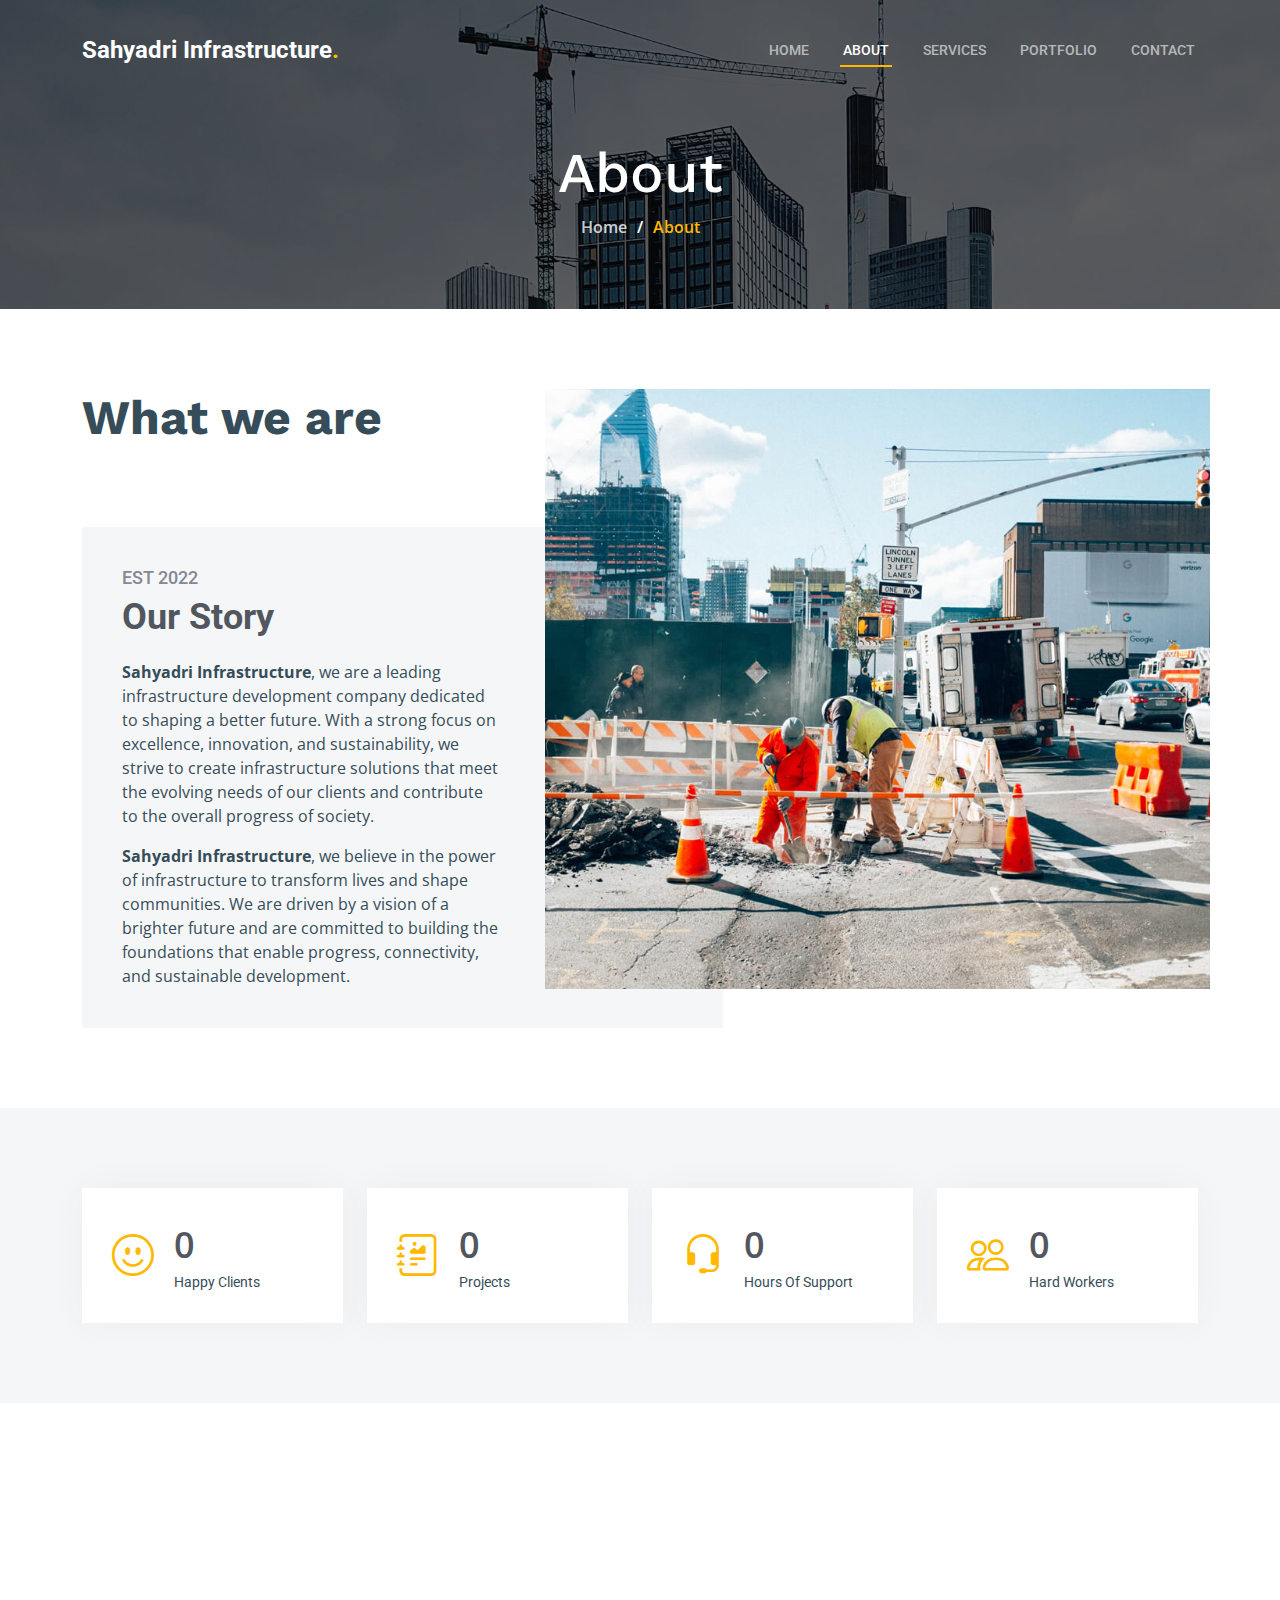
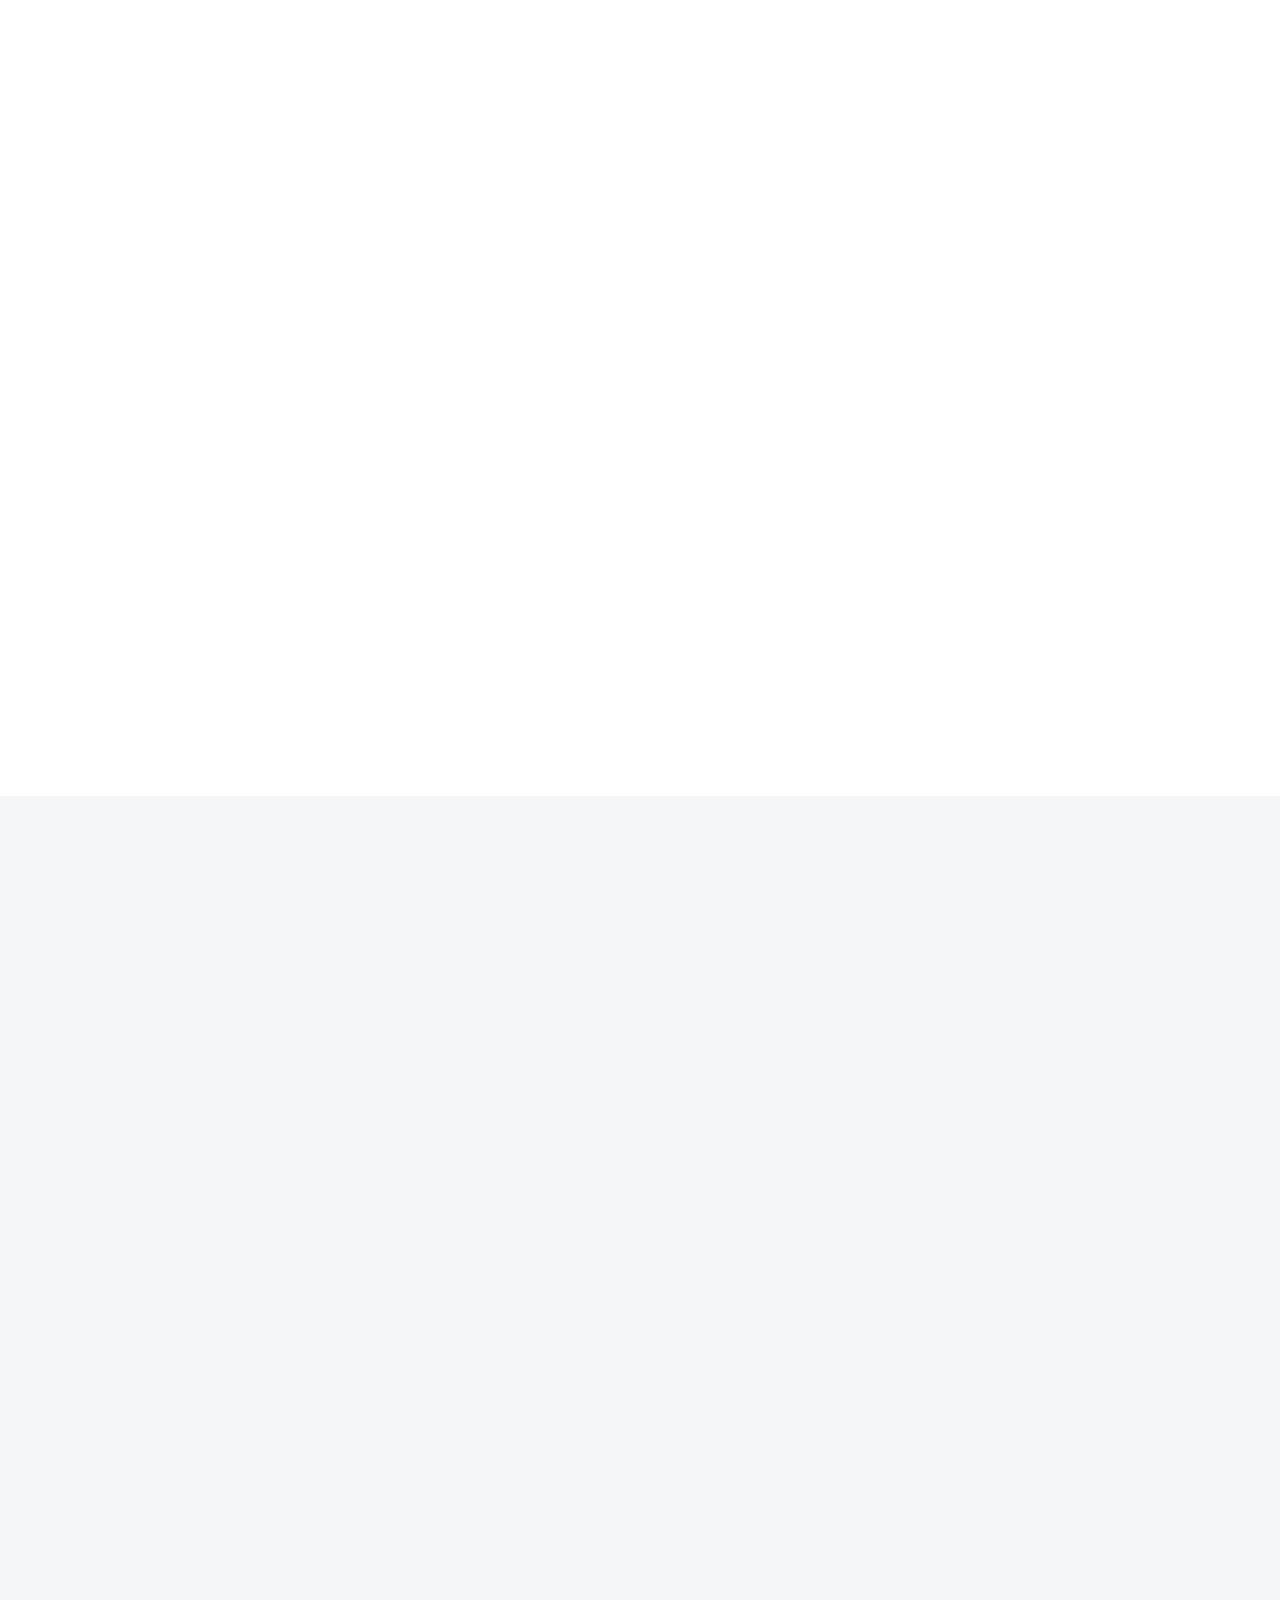
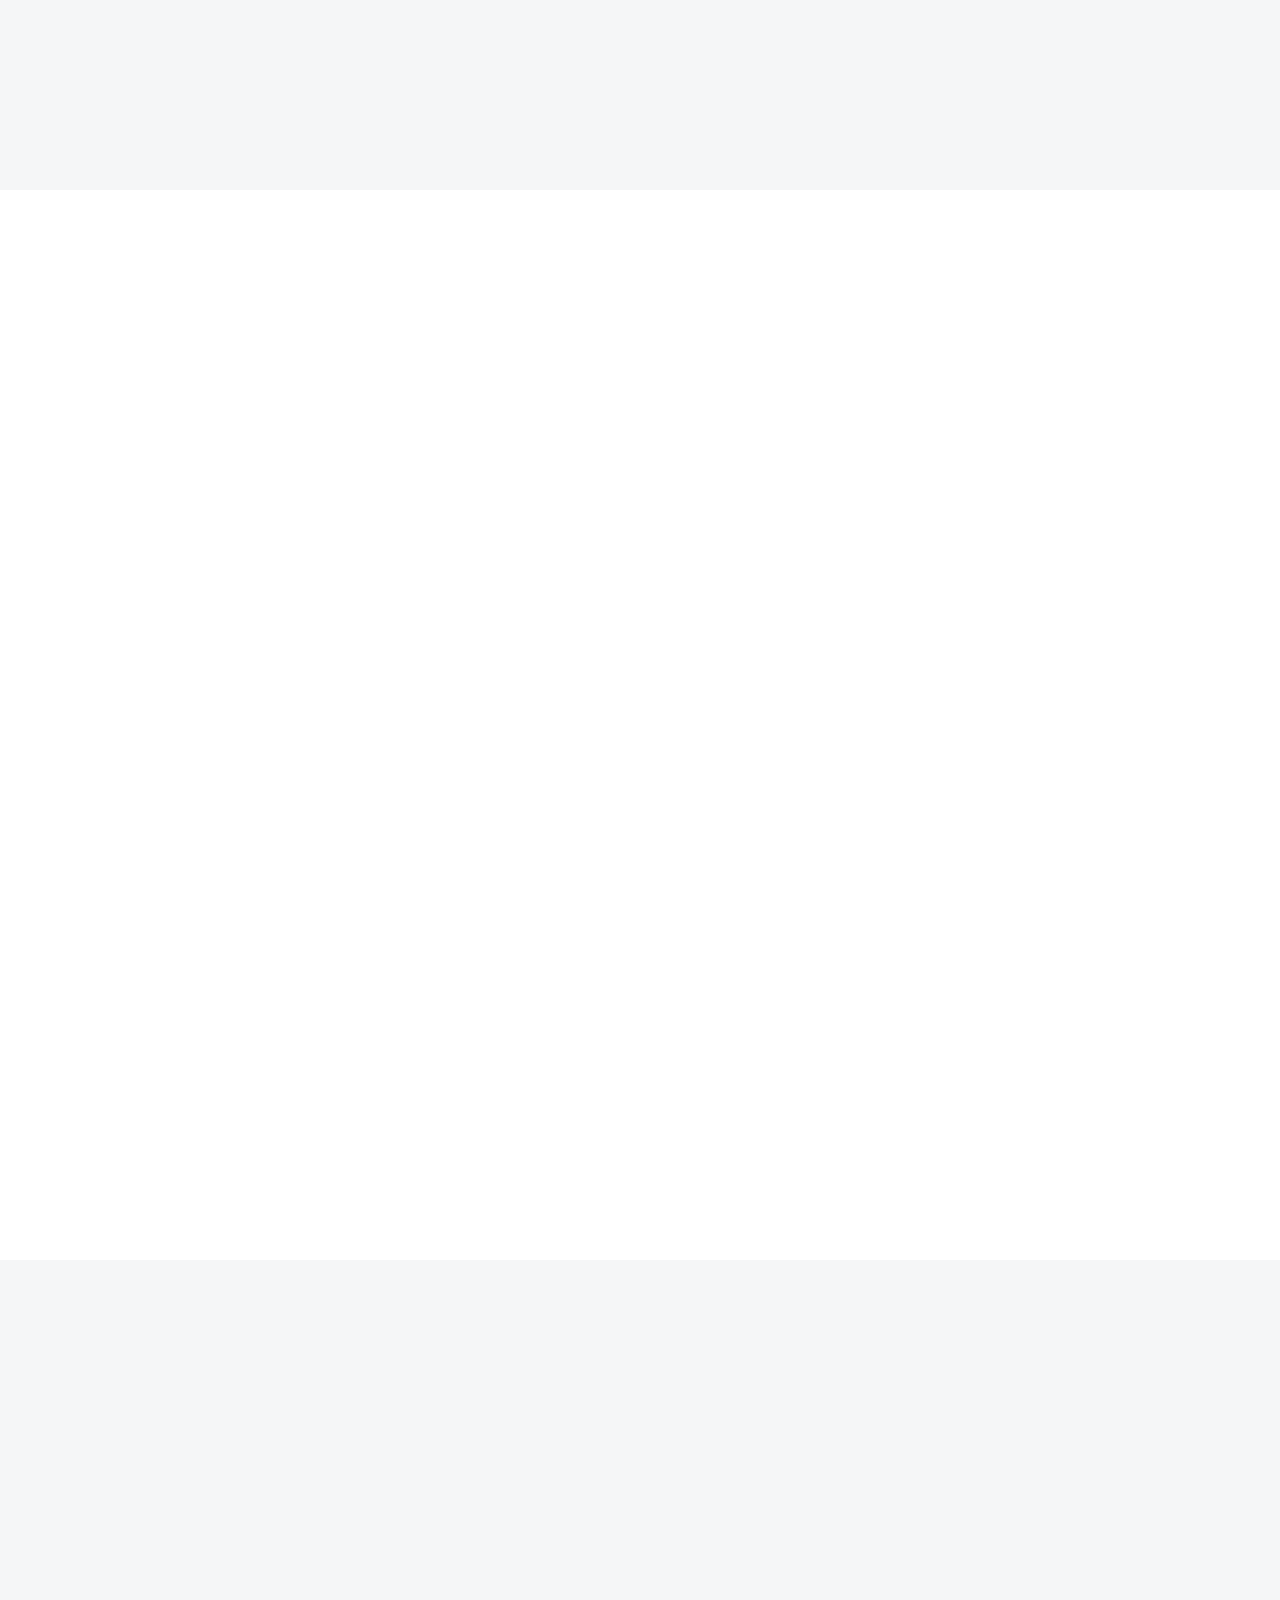
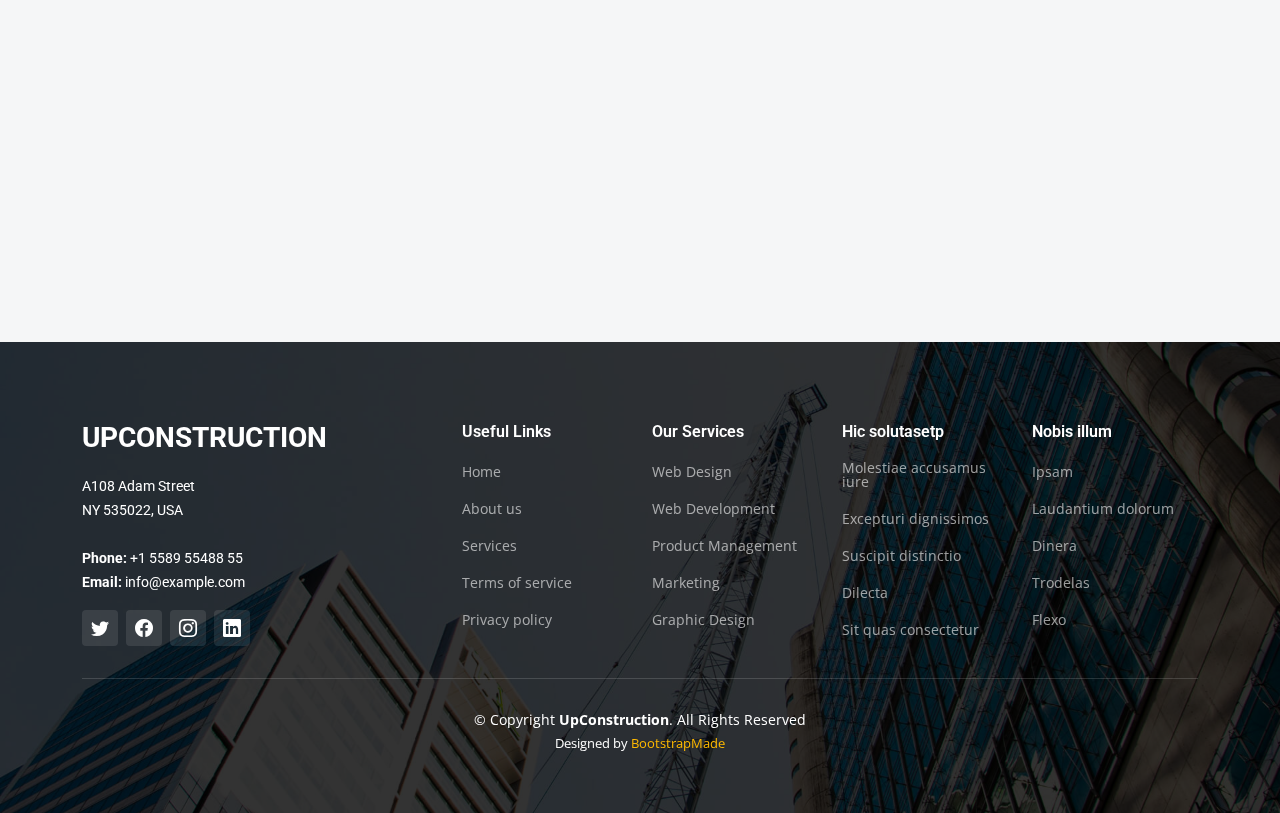
==== about.html @ 71209ed8 "first commit" ====
<!DOCTYPE html>
<html lang="en">
<head>
  <meta charset="utf-8">
  <meta content="width=device-width, initial-scale=1.0" name="viewport">
  <title>Sahyadri Infrastructure pvt. ltd. </title>
  <meta content="" name="description">
  <meta content="" name="keywords">
  <!-- Favicons -->
  <link href="assets/img/favicon.png" rel="icon">
  <link href="assets/img/apple-touch-icon.png" rel="apple-touch-icon">
  <!-- Google Fonts -->
  <link rel="preconnect" href="https://fonts.googleapis.com">
  <link rel="preconnect" href="https://fonts.gstatic.com" crossorigin>
  <link
    href="https://fonts.googleapis.com/css2?family=Open+Sans:ital,wght@0,300;0,400;0,500;0,600;0,700;1,300;1,400;1,600;1,700&family=Roboto:ital,wght@0,300;0,400;0,500;0,600;0,700;1,300;1,400;1,500;1,600;1,700&family=Work+Sans:ital,wght@0,300;0,400;0,500;0,600;0,700;1,300;1,400;1,500;1,600;1,700&display=swap"
    rel="stylesheet">
  <!-- Vendor CSS Files -->
  <link href="assets/vendor/bootstrap/css/bootstrap.min.css" rel="stylesheet">
  <link href="assets/vendor/bootstrap-icons/bootstrap-icons.css" rel="stylesheet">
  <link href="assets/vendor/fontawesome-free/css/all.min.css" rel="stylesheet">
  <link href="assets/vendor/aos/aos.css" rel="stylesheet">
  <link href="assets/vendor/glightbox/css/glightbox.min.css" rel="stylesheet">
  <link href="assets/vendor/swiper/swiper-bundle.min.css" rel="stylesheet">
  <!-- Template Main CSS File -->
  <link href="assets/css/main.css" rel="stylesheet">
  <!-- =======================================================
  * Template Name: UpConstruction
  * Updated: May 30 2023 with Bootstrap v5.3.0
  * Template URL: https://bootstrapmade.com/upconstruction-bootstrap-construction-website-template/
  * Author: BootstrapMade.com
  * License: https://bootstrapmade.com/license/
  ======================================================== -->
</head>
<body>
  <!-- ======= Header ======= -->
  <header id="header" class="header d-flex align-items-center">
    <div class="container-fluid container-xl d-flex align-items-center justify-content-between">
      <a href="index.html" class="logo d-flex align-items-center">
        <!-- Uncomment the line below if you also wish to use an image logo -->
        <!-- <img src="assets/img/logo.png" alt=""> -->
        <h1>Sahyadri Infrastructure<span>.</span></h1>
      </a>
      <i class="mobile-nav-toggle mobile-nav-show bi bi-list"></i>
      <i class="mobile-nav-toggle mobile-nav-hide d-none bi bi-x"></i>
      <nav id="navbar" class="navbar">
        <ul>
          <li><a href="index.html">Home</a></li>
          <li><a href="about.html" class="active">About</a></li>
          <li><a href="services.html">Services</a></li>
          <li><a href="projects.html">Portfolio</a></li>
          <!-- <li><a href="blog.html">Blog</a></li> -->
          <li><a href="contact.html">Contact</a></li>
        </ul>
      </nav><!-- .navbar -->
    </div>
  </header><!-- End Header -->
  <main id="main">
    <!-- ======= Breadcrumbs ======= -->
    <div class="breadcrumbs d-flex align-items-center" style="background-image: url('assets/img/breadcrumbs-bg.jpg');">
      <div class="container position-relative d-flex flex-column align-items-center" data-aos="fade">
        <h2>About</h2>
        <ol>
          <li><a href="index.html">Home</a></li>
          <li>About</li>
        </ol>
      </div>
    </div><!-- End Breadcrumbs -->
    <!-- ======= About Section ======= -->
    <section id="about" class="about">
      <div class="container" data-aos="fade-up">
        <div class="row position-relative">
          <div class="col-lg-7 about-img" style="background-image: url(assets/img/about.jpg);"></div>
          <div class="col-lg-7">
            <h2>What we are</h2>
            <div class="our-story">
              <h4>Est 2022</h4>
              <h3>Our Story</h3>
              <p> <b>Sahyadri Infrastructure</b>, we are a leading infrastructure development company dedicated to shaping a
                better future. With a strong focus on excellence, innovation, and sustainability, we strive to create
                infrastructure solutions that meet the evolving needs of our clients and contribute to the overall
                progress of society. </p>
                <p><b>Sahyadri Infrastructure</b>, we believe in the power of infrastructure to transform lives and shape communities. We are driven by a vision of a brighter future and are committed to building the foundations that enable progress, connectivity, and sustainable development.</p>
              <!-- <ul>
                <li><i class="bi bi-check-circle"></i> <span>Ullamco laboris nisi ut aliquip ex ea commo</span></li>
                <li><i class="bi bi-check-circle"></i> <span>Duis aute irure dolor in reprehenderit in</span></li>
                <li><i class="bi bi-check-circle"></i> <span>Ullamco laboris nisi ut aliquip ex ea</span></li>
              </ul> -->
              <!-- <p>Vitae autem velit excepturi fugit. Animi ad non. Eligendi et non nesciunt suscipit repellendus porro in
                quo eveniet. Molestias in maxime doloremque.</p>
              <div class="watch-video d-flex align-items-center position-relative">
                <i class="bi bi-play-circle"></i>
                <a href="https://www.youtube.com/watch?v=LXb3EKWsInQ" class="glightbox stretched-link">Watch Video</a>
              </div> -->
            </div>
          </div>
        </div>
      </div>
    </section>
    <!-- End About Section -->
    <!-- ======= Stats Counter Section ======= -->
    <section id="stats-counter" class="stats-counter section-bg">
      <div class="container">
        <div class="row gy-4">
          <div class="col-lg-3 col-md-6">
            <div class="stats-item d-flex align-items-center w-100 h-100">
              <i class="bi bi-emoji-smile color-blue flex-shrink-0"></i>
              <div>
                <span data-purecounter-start="0" data-purecounter-end="232" data-purecounter-duration="1"
                  class="purecounter"></span>
                <p>Happy Clients</p>
              </div>
            </div>
          </div><!-- End Stats Item -->
          <div class="col-lg-3 col-md-6">
            <div class="stats-item d-flex align-items-center w-100 h-100">
              <i class="bi bi-journal-richtext color-orange flex-shrink-0"></i>
              <div>
                <span data-purecounter-start="0" data-purecounter-end="521" data-purecounter-duration="1"
                  class="purecounter"></span>
                <p>Projects</p>
              </div>
            </div>
          </div><!-- End Stats Item -->
          <div class="col-lg-3 col-md-6">
            <div class="stats-item d-flex align-items-center w-100 h-100">
              <i class="bi bi-headset color-green flex-shrink-0"></i>
              <div>
                <span data-purecounter-start="0" data-purecounter-end="1463" data-purecounter-duration="1"
                  class="purecounter"></span>
                <p>Hours Of Support</p>
              </div>
            </div>
          </div><!-- End Stats Item -->
          <div class="col-lg-3 col-md-6">
            <div class="stats-item d-flex align-items-center w-100 h-100">
              <i class="bi bi-people color-pink flex-shrink-0"></i>
              <div>
                <span data-purecounter-start="0" data-purecounter-end="15" data-purecounter-duration="1"
                  class="purecounter"></span>
                <p>Hard Workers</p>
              </div>
            </div>
          </div><!-- End Stats Item -->
        </div>
      </div>
    </section><!-- End Stats Counter Section -->
    <!-- ======= Alt Services Section ======= -->
    <section id="alt-services" class="alt-services">
      <div class="container" data-aos="fade-up">
        <div class="row justify-content-around gy-4">
          <div class="col-lg-6 img-bg" style="background-image: url(assets/img/alt-services.jpg);" data-aos="zoom-in"
            data-aos-delay="100"></div>
          <div class="col-lg-5 d-flex flex-column justify-content-center">
            <h3>Enim quis est voluptatibus aliquid consequatur fugiat</h3>
            <p>Esse voluptas cumque vel exercitationem. Reiciendis est hic accusamus. Non ipsam et sed minima temporibus
              laudantium. Soluta voluptate sed facere corporis dolores excepturi</p>
            <div class="icon-box d-flex position-relative" data-aos="fade-up" data-aos-delay="100">
              <i class="bi bi-easel flex-shrink-0"></i>
              <div>
                <h4><a href="" class="stretched-link">Lorem Ipsum</a></h4>
                <p>Voluptatum deleniti atque corrupti quos dolores et quas molestias excepturi sint occaecati cupiditate
                  non provident</p>
              </div>
            </div><!-- End Icon Box -->
            <div class="icon-box d-flex position-relative" data-aos="fade-up" data-aos-delay="200">
              <i class="bi bi-patch-check flex-shrink-0"></i>
              <div>
                <h4><a href="" class="stretched-link">Nemo Enim</a></h4>
                <p>At vero eos et accusamus et iusto odio dignissimos ducimus qui blanditiis praesentium voluptatum
                  deleniti atque</p>
              </div>
            </div><!-- End Icon Box -->
            <div class="icon-box d-flex position-relative" data-aos="fade-up" data-aos-delay="300">
              <i class="bi bi-brightness-high flex-shrink-0"></i>
              <div>
                <h4><a href="" class="stretched-link">Dine Pad</a></h4>
                <p>Explicabo est voluptatum asperiores consequatur magnam. Et veritatis odit. Sunt aut deserunt minus
                  aut eligendi omnis</p>
              </div>
            </div><!-- End Icon Box -->
            <div class="icon-box d-flex position-relative" data-aos="fade-up" data-aos-delay="400">
              <i class="bi bi-brightness-high flex-shrink-0"></i>
              <div>
                <h4><a href="" class="stretched-link">Tride clov</a></h4>
                <p>Est voluptatem labore deleniti quis a delectus et. Saepe dolorem libero sit non aspernatur odit amet.
                  Et eligendi</p>
              </div>
            </div><!-- End Icon Box -->
          </div>
        </div>
      </div>
    </section><!-- End Alt Services Section -->
    <!-- ======= Alt Services Section 2 ======= -->
    <section id="alt-services-2" class="alt-services section-bg">
      <div class="container" data-aos="fade-up">
        <div class="row justify-content-around gy-4">
          <div class="col-lg-5 d-flex flex-column justify-content-center">
            <h3>Non quasi officia eum nobis et rerum epudiandae rem voluptatem</h3>
            <p>Maxime quia dolorum alias perspiciatis. Earum voluptatem sint at non. Ducimus maxime minima iste magni
              sit praesentium assumenda minus. Amet rerum saepe tempora vero.</p>
            <div class="icon-box d-flex position-relative" data-aos="fade-up" data-aos-delay="100">
              <i class="bi bi-easel flex-shrink-0"></i>
              <div>
                <h4><a href="" class="stretched-link">Lorem Ipsum</a></h4>
                <p>Voluptatum deleniti atque corrupti quos dolores et quas molestias excepturi sint occaecati cupiditate
                  non provident</p>
              </div>
            </div><!-- End Icon Box -->
            <div class="icon-box d-flex position-relative" data-aos="fade-up" data-aos-delay="200">
              <i class="bi bi-patch-check flex-shrink-0"></i>
              <div>
                <h4><a href="" class="stretched-link">Nemo Enim</a></h4>
                <p>At vero eos et accusamus et iusto odio dignissimos ducimus qui blanditiis praesentium voluptatum
                  deleniti atque</p>
              </div>
            </div><!-- End Icon Box -->
            <div class="icon-box d-flex position-relative" data-aos="fade-up" data-aos-delay="300">
              <i class="bi bi-brightness-high flex-shrink-0"></i>
              <div>
                <h4><a href="" class="stretched-link">Dine Pad</a></h4>
                <p>Explicabo est voluptatum asperiores consequatur magnam. Et veritatis odit. Sunt aut deserunt minus
                  aut eligendi omnis</p>
              </div>
            </div><!-- End Icon Box -->
            <div class="icon-box d-flex position-relative" data-aos="fade-up" data-aos-delay="400">
              <i class="bi bi-brightness-high flex-shrink-0"></i>
              <div>
                <h4><a href="" class="stretched-link">Tride clov</a></h4>
                <p>Est voluptatem labore deleniti quis a delectus et. Saepe dolorem libero sit non aspernatur odit amet.
                  Et eligendi</p>
              </div>
            </div><!-- End Icon Box -->
          </div>
          <div class="col-lg-6 img-bg" style="background-image: url(assets/img/alt-services-2.jpg);" data-aos="zoom-in"
            data-aos-delay="100"></div>
        </div>
      </div>
    </section><!-- End Alt Services Section 2 -->
    <!-- ======= Our Team Section ======= -->
    <section id="team" class="team">
      <div class="container" data-aos="fade-up">
        <div class="section-header">
          <h2>Our Team</h2>
          <p>Aperiam dolorum et et wuia molestias qui eveniet numquam nihil porro incidunt dolores placeat sunt id nobis
            omnis tiledo stran delop</p>
        </div>
        <div class="row gy-5">
          <div class="col-lg-4 col-md-6 member" data-aos="fade-up" data-aos-delay="100">
            <div class="member-img">
              <img src="assets/img/team/team-1.jpg" class="img-fluid" alt="">
              <div class="social">
                <a href="#"><i class="bi bi-twitter"></i></a>
                <a href="#"><i class="bi bi-facebook"></i></a>
                <a href="#"><i class="bi bi-instagram"></i></a>
                <a href="#"><i class="bi bi-linkedin"></i></a>
              </div>
            </div>
            <div class="member-info text-center">
              <h4>Walter White</h4>
              <span>Chief Executive Officer</span>
              <p>Aliquam iure quaerat voluptatem praesentium possimus unde laudantium vel dolorum distinctio dire flow
              </p>
            </div>
          </div><!-- End Team Member -->
          <div class="col-lg-4 col-md-6 member" data-aos="fade-up" data-aos-delay="200">
            <div class="member-img">
              <img src="assets/img/team/team-2.jpg" class="img-fluid" alt="">
              <div class="social">
                <a href="#"><i class="bi bi-twitter"></i></a>
                <a href="#"><i class="bi bi-facebook"></i></a>
                <a href="#"><i class="bi bi-instagram"></i></a>
                <a href="#"><i class="bi bi-linkedin"></i></a>
              </div>
            </div>
            <div class="member-info text-center">
              <h4>Sarah Jhonson</h4>
              <span>Product Manager</span>
              <p>Labore ipsam sit consequatur exercitationem rerum laboriosam laudantium aut quod dolores exercitationem
                ut</p>
            </div>
          </div><!-- End Team Member -->
          <div class="col-lg-4 col-md-6 member" data-aos="fade-up" data-aos-delay="300">
            <div class="member-img">
              <img src="assets/img/team/team-3.jpg" class="img-fluid" alt="">
              <div class="social">
                <a href="#"><i class="bi bi-twitter"></i></a>
                <a href="#"><i class="bi bi-facebook"></i></a>
                <a href="#"><i class="bi bi-instagram"></i></a>
                <a href="#"><i class="bi bi-linkedin"></i></a>
              </div>
            </div>
            <div class="member-info text-center">
              <h4>William Anderson</h4>
              <span>CTO</span>
              <p>Illum minima ea autem doloremque ipsum quidem quas aspernatur modi ut praesentium vel tque sed facilis
                at qui</p>
            </div>
          </div><!-- End Team Member -->
          <div class="col-lg-4 col-md-6 member" data-aos="fade-up" data-aos-delay="400">
            <div class="member-img">
              <img src="assets/img/team/team-4.jpg" class="img-fluid" alt="">
              <div class="social">
                <a href="#"><i class="bi bi-twitter"></i></a>
                <a href="#"><i class="bi bi-facebook"></i></a>
                <a href="#"><i class="bi bi-instagram"></i></a>
                <a href="#"><i class="bi bi-linkedin"></i></a>
              </div>
            </div>
            <div class="member-info text-center">
              <h4>Amanda Jepson</h4>
              <span>Accountant</span>
              <p>Magni voluptatem accusamus assumenda cum nisi aut qui dolorem voluptate sed et veniam quasi quam
                consectetur</p>
            </div>
          </div><!-- End Team Member -->
          <div class="col-lg-4 col-md-6 member" data-aos="fade-up" data-aos-delay="500">
            <div class="member-img">
              <img src="assets/img/team/team-5.jpg" class="img-fluid" alt="">
              <div class="social">
                <a href="#"><i class="bi bi-twitter"></i></a>
                <a href="#"><i class="bi bi-facebook"></i></a>
                <a href="#"><i class="bi bi-instagram"></i></a>
                <a href="#"><i class="bi bi-linkedin"></i></a>
              </div>
            </div>
            <div class="member-info text-center">
              <h4>Brian Doe</h4>
              <span>Marketing</span>
              <p>Qui consequuntur quos accusamus magnam quo est molestiae eius laboriosam sunt doloribus quia impedit
                laborum velit</p>
            </div>
          </div><!-- End Team Member -->
          <div class="col-lg-4 col-md-6 member" data-aos="fade-up" data-aos-delay="600">
            <div class="member-img">
              <img src="assets/img/team/team-6.jpg" class="img-fluid" alt="">
              <div class="social">
                <a href="#"><i class="bi bi-twitter"></i></a>
                <a href="#"><i class="bi bi-facebook"></i></a>
                <a href="#"><i class="bi bi-instagram"></i></a>
                <a href="#"><i class="bi bi-linkedin"></i></a>
              </div>
            </div>
            <div class="member-info text-center">
              <h4>Josepha Palas</h4>
              <span>Operation</span>
              <p>Sint sint eveniet explicabo amet consequatur nesciunt error enim rerum earum et omnis fugit eligendi
                cupiditate vel</p>
            </div>
          </div><!-- End Team Member -->
        </div>
      </div>
    </section><!-- End Our Team Section -->
    <!-- ======= Testimonials Section ======= -->
    <section id="testimonials" class="testimonials section-bg">
      <div class="container" data-aos="fade-up">
        <div class="section-header">
          <h2>Testimonials</h2>
          <p>Quam sed id excepturi ccusantium dolorem ut quis dolores nisi llum nostrum enim velit qui ut et autem uia
            reprehenderit sunt deleniti</p>
        </div>
        <div class="slides-2 swiper">
          <div class="swiper-wrapper">
            <div class="swiper-slide">
              <div class="testimonial-wrap">
                <div class="testimonial-item">
                  <img src="assets/img/testimonials/testimonials-1.jpg" class="testimonial-img" alt="">
                  <h3>Saul Goodman</h3>
                  <h4>Ceo &amp; Founder</h4>
                  <div class="stars">
                    <i class="bi bi-star-fill"></i><i class="bi bi-star-fill"></i><i class="bi bi-star-fill"></i><i
                      class="bi bi-star-fill"></i><i class="bi bi-star-fill"></i>
                  </div>
                  <p>
                    <i class="bi bi-quote quote-icon-left"></i> Proin iaculis purus consequat sem cure digni ssim donec
                    porttitora entum suscipit rhoncus. Accusantium quam, ultricies eget id, aliquam eget nibh et. Maecen
                    aliquam, risus at semper. <i class="bi bi-quote quote-icon-right"></i>
                  </p>
                </div>
              </div>
            </div><!-- End testimonial item -->
            <div class="swiper-slide">
              <div class="testimonial-wrap">
                <div class="testimonial-item">
                  <img src="assets/img/testimonials/testimonials-2.jpg" class="testimonial-img" alt="">
                  <h3>Sara Wilsson</h3>
                  <h4>Designer</h4>
                  <div class="stars">
                    <i class="bi bi-star-fill"></i><i class="bi bi-star-fill"></i><i class="bi bi-star-fill"></i><i
                      class="bi bi-star-fill"></i><i class="bi bi-star-fill"></i>
                  </div>
                  <p>
                    <i class="bi bi-quote quote-icon-left"></i> Export tempor illum tamen malis malis eram quae irure
                    esse labore quem cillum quid cillum eram malis quorum velit fore eram velit sunt aliqua noster
                    fugiat irure amet legam anim culpa. <i class="bi bi-quote quote-icon-right"></i>
                  </p>
                </div>
              </div>
            </div><!-- End testimonial item -->
            <div class="swiper-slide">
              <div class="testimonial-wrap">
                <div class="testimonial-item">
                  <img src="assets/img/testimonials/testimonials-3.jpg" class="testimonial-img" alt="">
                  <h3>Jena Karlis</h3>
                  <h4>Store Owner</h4>
                  <div class="stars">
                    <i class="bi bi-star-fill"></i><i class="bi bi-star-fill"></i><i class="bi bi-star-fill"></i><i
                      class="bi bi-star-fill"></i><i class="bi bi-star-fill"></i>
                  </div>
                  <p>
                    <i class="bi bi-quote quote-icon-left"></i> Enim nisi quem export duis labore cillum quae magna enim
                    sint quorum nulla quem veniam duis minim tempor labore quem eram duis noster aute amet eram fore
                    quis sint minim. <i class="bi bi-quote quote-icon-right"></i>
                  </p>
                </div>
              </div>
            </div><!-- End testimonial item -->
            <div class="swiper-slide">
              <div class="testimonial-wrap">
                <div class="testimonial-item">
                  <img src="assets/img/testimonials/testimonials-4.jpg" class="testimonial-img" alt="">
                  <h3>Matt Brandon</h3>
                  <h4>Freelancer</h4>
                  <div class="stars">
                    <i class="bi bi-star-fill"></i><i class="bi bi-star-fill"></i><i class="bi bi-star-fill"></i><i
                      class="bi bi-star-fill"></i><i class="bi bi-star-fill"></i>
                  </div>
                  <p>
                    <i class="bi bi-quote quote-icon-left"></i> Fugiat enim eram quae cillum dolore dolor amet nulla
                    culpa multos export minim fugiat minim velit minim dolor enim duis veniam ipsum anim magna sunt elit
                    fore quem dolore labore illum veniam. <i class="bi bi-quote quote-icon-right"></i>
                  </p>
                </div>
              </div>
            </div><!-- End testimonial item -->
            <div class="swiper-slide">
              <div class="testimonial-wrap">
                <div class="testimonial-item">
                  <img src="assets/img/testimonials/testimonials-5.jpg" class="testimonial-img" alt="">
                  <h3>John Larson</h3>
                  <h4>Entrepreneur</h4>
                  <div class="stars">
                    <i class="bi bi-star-fill"></i><i class="bi bi-star-fill"></i><i class="bi bi-star-fill"></i><i
                      class="bi bi-star-fill"></i><i class="bi bi-star-fill"></i>
                  </div>
                  <p>
                    <i class="bi bi-quote quote-icon-left"></i> Quis quorum aliqua sint quem legam fore sunt eram irure
                    aliqua veniam tempor noster veniam enim culpa labore duis sunt culpa nulla illum cillum fugiat legam
                    esse veniam culpa fore nisi cillum quid. <i class="bi bi-quote quote-icon-right"></i>
                  </p>
                </div>
              </div>
            </div><!-- End testimonial item -->
          </div>
          <div class="swiper-pagination"></div>
        </div>
      </div>
    </section><!-- End Testimonials Section -->
  </main><!-- End #main -->
  <!-- ======= Footer ======= -->
  <footer id="footer" class="footer">
    <div class="footer-content position-relative">
      <div class="container">
        <div class="row">
          <div class="col-lg-4 col-md-6">
            <div class="footer-info">
              <h3>UpConstruction</h3>
              <p> A108 Adam Street <br> NY 535022, USA<br><br>
                <strong>Phone:</strong> +1 5589 55488 55<br>
                <strong>Email:</strong> info@example.com<br>
              </p>
              <div class="social-links d-flex mt-3">
                <a href="#" class="d-flex align-items-center justify-content-center"><i class="bi bi-twitter"></i></a>
                <a href="#" class="d-flex align-items-center justify-content-center"><i class="bi bi-facebook"></i></a>
                <a href="#" class="d-flex align-items-center justify-content-center"><i class="bi bi-instagram"></i></a>
                <a href="#" class="d-flex align-items-center justify-content-center"><i class="bi bi-linkedin"></i></a>
              </div>
            </div>
          </div><!-- End footer info column-->
          <div class="col-lg-2 col-md-3 footer-links">
            <h4>Useful Links</h4>
            <ul>
              <li><a href="#">Home</a></li>
              <li><a href="#">About us</a></li>
              <li><a href="#">Services</a></li>
              <li><a href="#">Terms of service</a></li>
              <li><a href="#">Privacy policy</a></li>
            </ul>
          </div><!-- End footer links column-->
          <div class="col-lg-2 col-md-3 footer-links">
            <h4>Our Services</h4>
            <ul>
              <li><a href="#">Web Design</a></li>
              <li><a href="#">Web Development</a></li>
              <li><a href="#">Product Management</a></li>
              <li><a href="#">Marketing</a></li>
              <li><a href="#">Graphic Design</a></li>
            </ul>
          </div><!-- End footer links column-->
          <div class="col-lg-2 col-md-3 footer-links">
            <h4>Hic solutasetp</h4>
            <ul>
              <li><a href="#">Molestiae accusamus iure</a></li>
              <li><a href="#">Excepturi dignissimos</a></li>
              <li><a href="#">Suscipit distinctio</a></li>
              <li><a href="#">Dilecta</a></li>
              <li><a href="#">Sit quas consectetur</a></li>
            </ul>
          </div><!-- End footer links column-->
          <div class="col-lg-2 col-md-3 footer-links">
            <h4>Nobis illum</h4>
            <ul>
              <li><a href="#">Ipsam</a></li>
              <li><a href="#">Laudantium dolorum</a></li>
              <li><a href="#">Dinera</a></li>
              <li><a href="#">Trodelas</a></li>
              <li><a href="#">Flexo</a></li>
            </ul>
          </div><!-- End footer links column-->
        </div>
      </div>
    </div>
    <div class="footer-legal text-center position-relative">
      <div class="container">
        <div class="copyright"> &copy; Copyright <strong><span>UpConstruction</span></strong>. All Rights Reserved
        </div>
        <div class="credits">
          <!-- All the links in the footer should remain intact. -->
          <!-- You can delete the links only if you purchased the pro version. -->
          <!-- Licensing information: https://bootstrapmade.com/license/ -->
          <!-- Purchase the pro version with working PHP/AJAX contact form: https://bootstrapmade.com/upconstruction-bootstrap-construction-website-template/ -->
          Designed by <a href="https://bootstrapmade.com/">BootstrapMade</a>
        </div>
      </div>
    </div>
  </footer>
  <!-- End Footer -->
  <a href="#" class="scroll-top d-flex align-items-center justify-content-center"><i
      class="bi bi-arrow-up-short"></i></a>
  <div id="preloader"></div>
  <!-- Vendor JS Files -->
  <script src="assets/vendor/bootstrap/js/bootstrap.bundle.min.js"></script>
  <script src="assets/vendor/aos/aos.js"></script>
  <script src="assets/vendor/glightbox/js/glightbox.min.js"></script>
  <script src="assets/vendor/isotope-layout/isotope.pkgd.min.js"></script>
  <script src="assets/vendor/swiper/swiper-bundle.min.js"></script>
  <script src="assets/vendor/purecounter/purecounter_vanilla.js"></script>
  <script src="assets/vendor/php-email-form/validate.js"></script>
  <!-- Template Main JS File -->
  <script src="assets/js/main.js"></script>
</body>
</html>
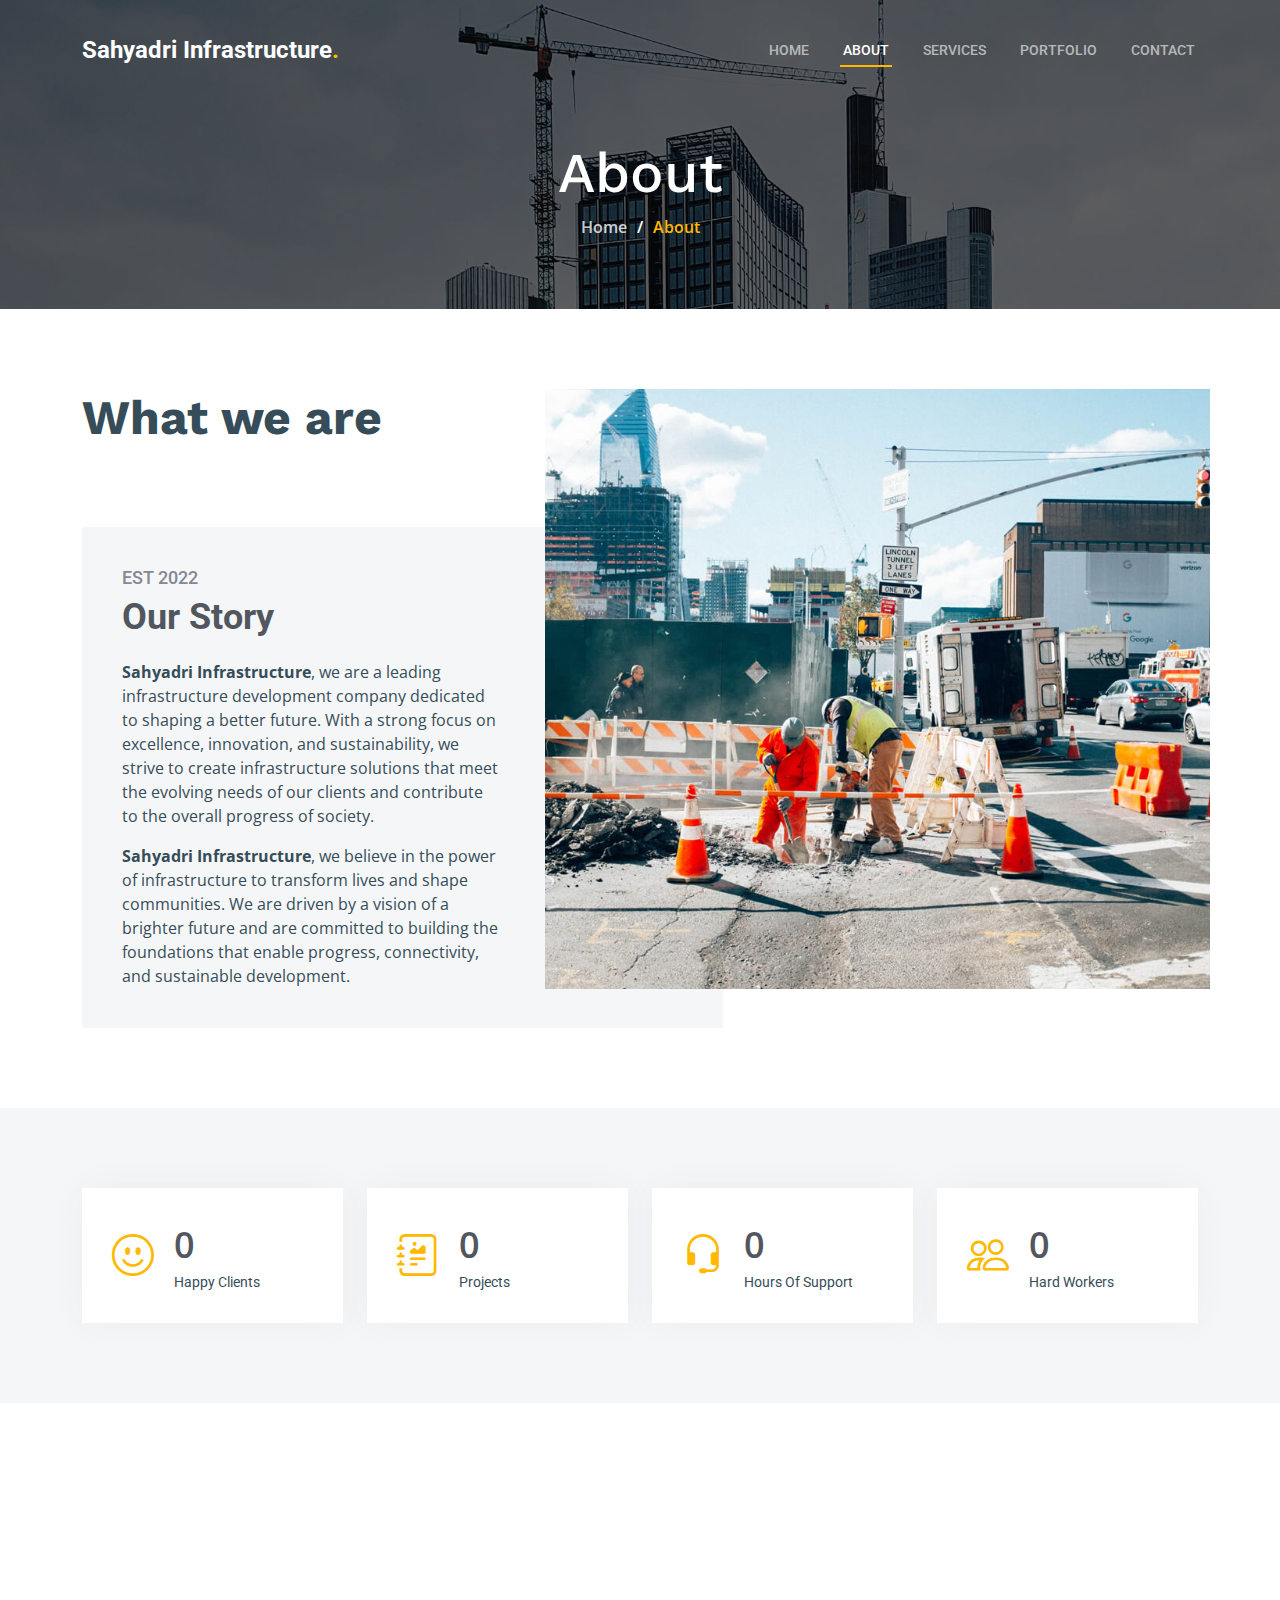
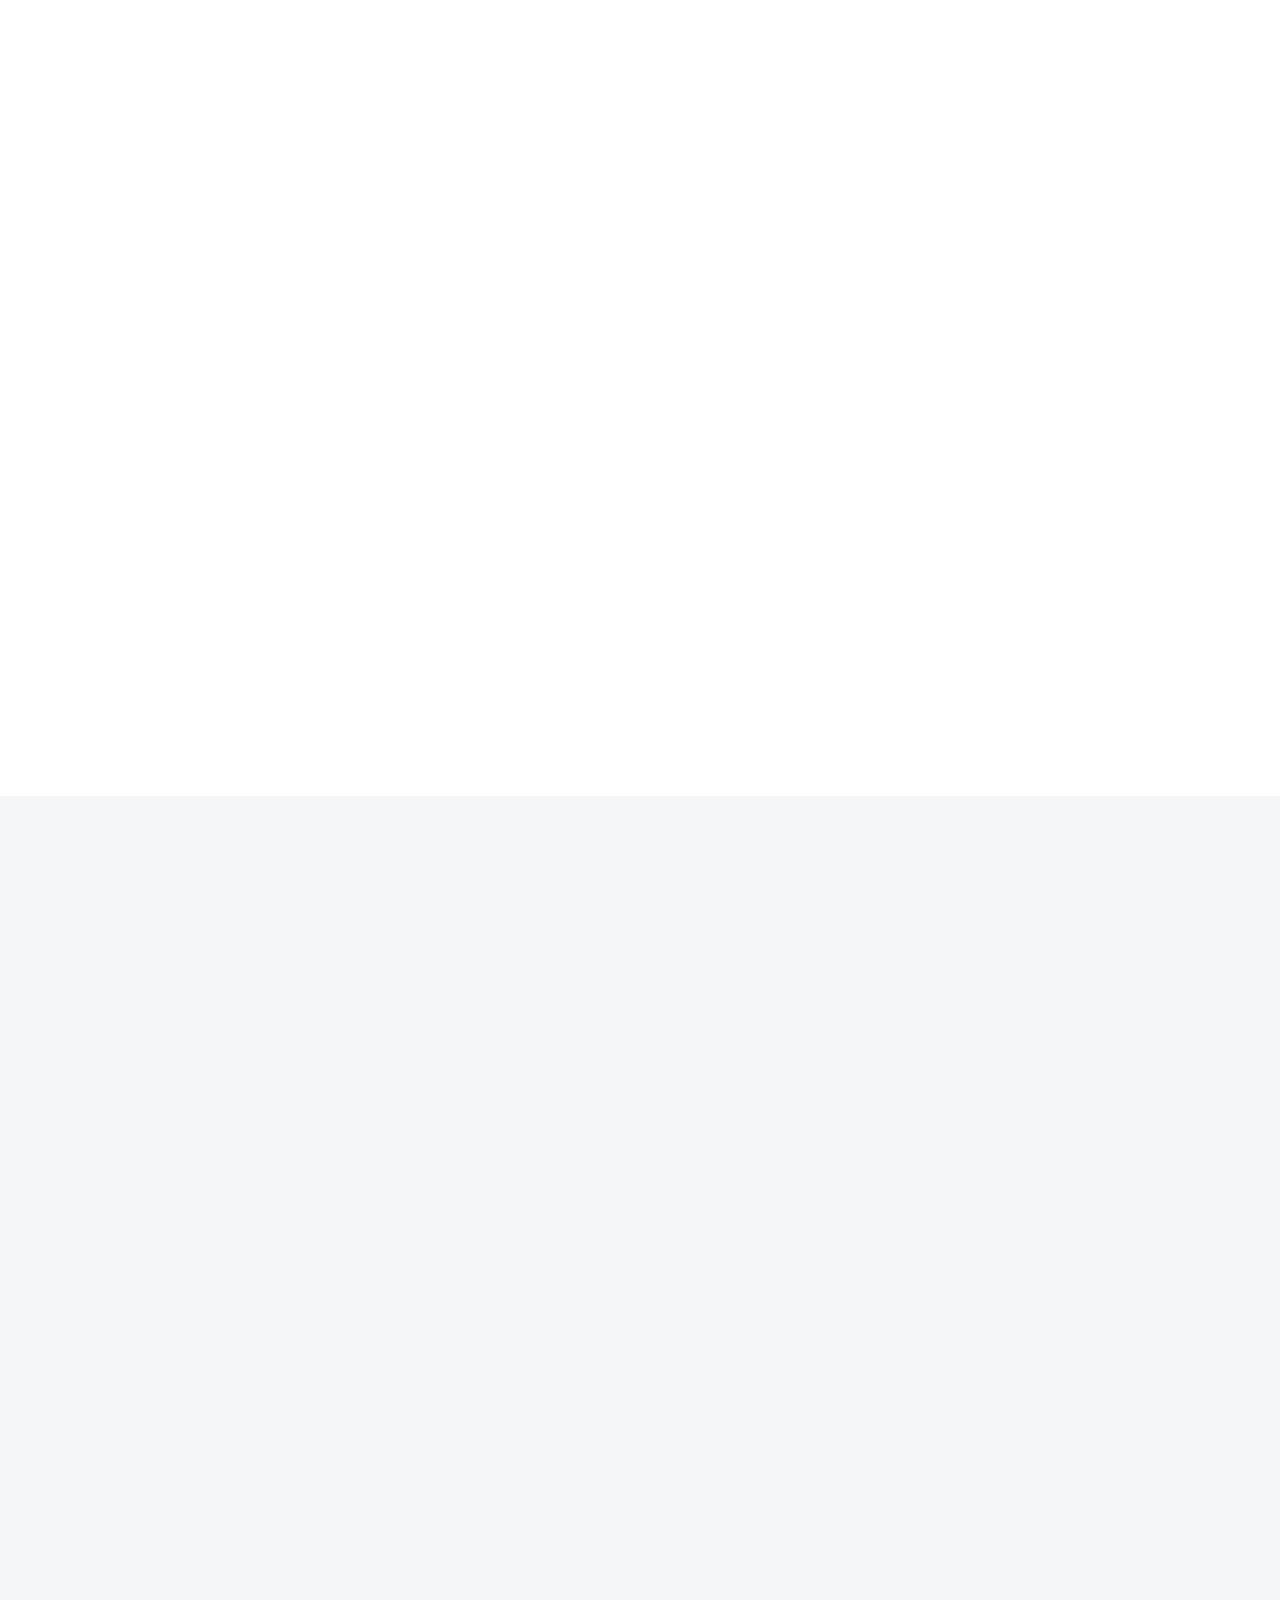
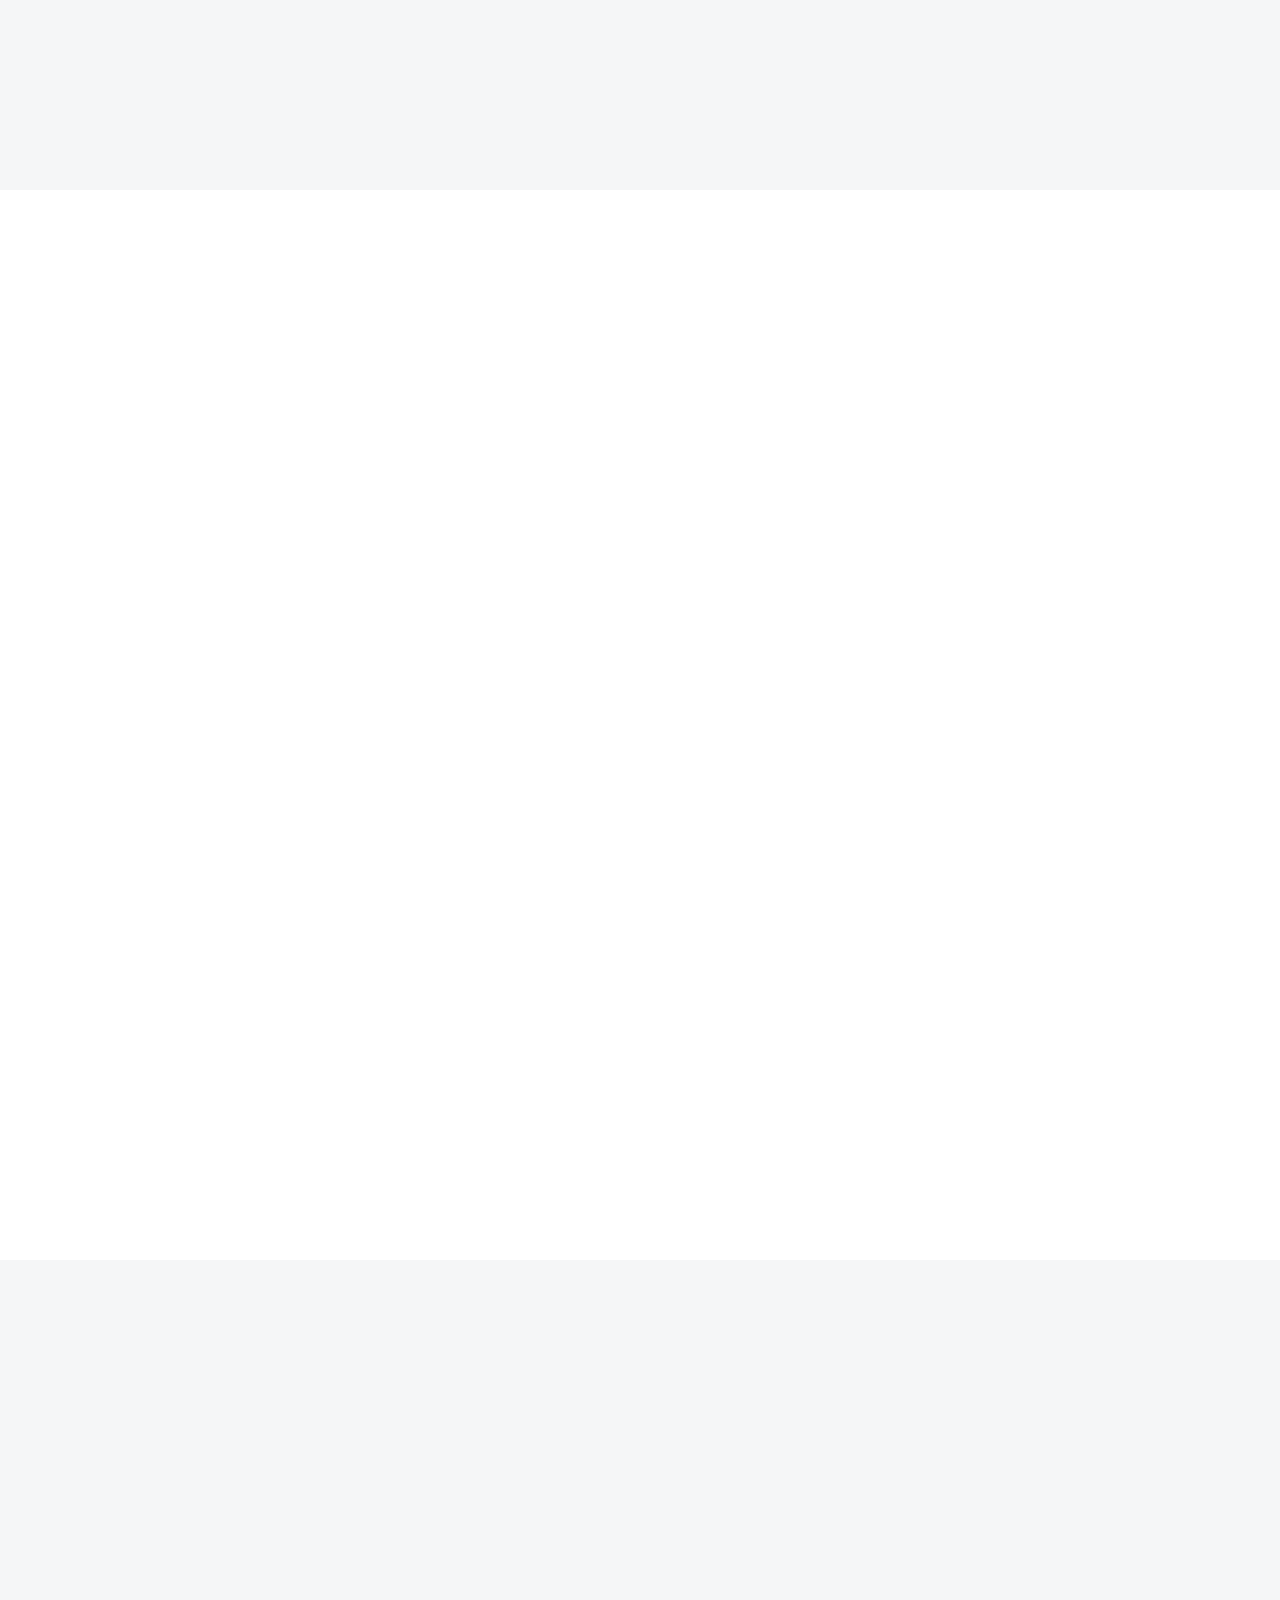
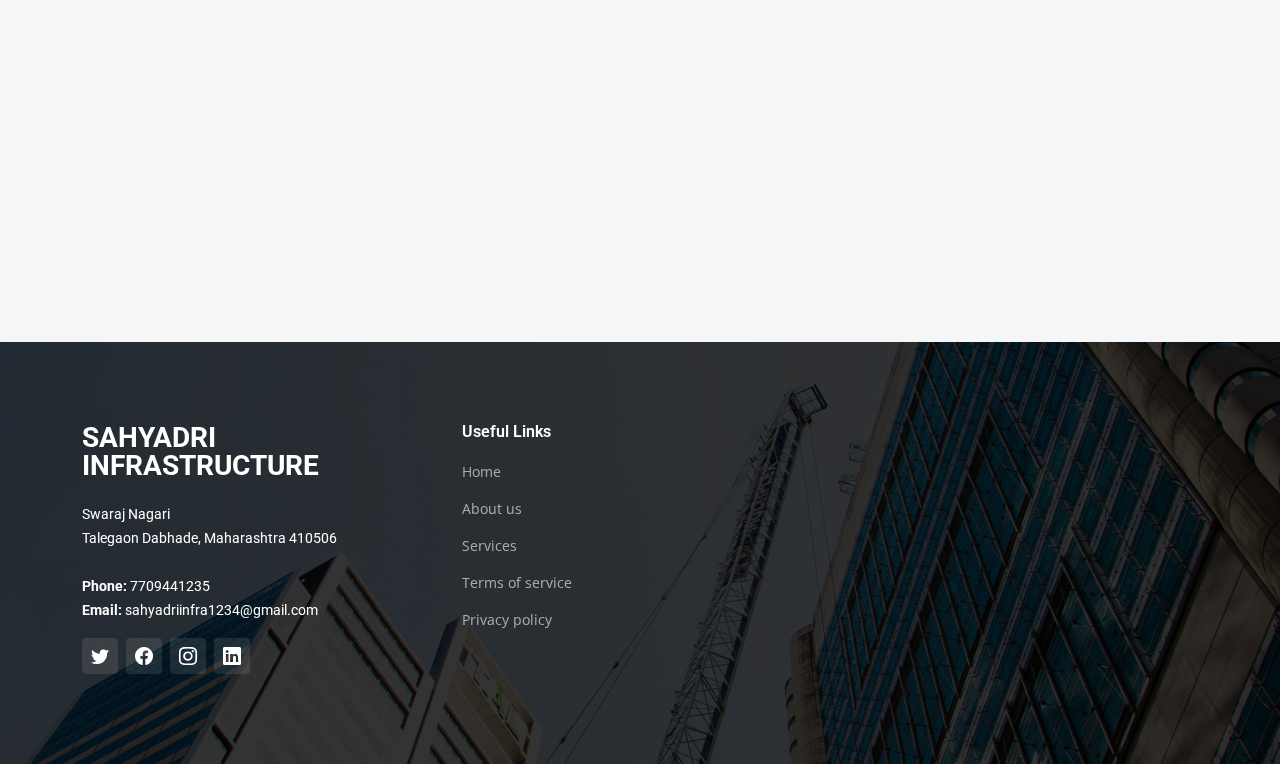
==== commit f5e9ef43: "change the footer" ====
--- a/about.html
+++ b/about.html
@@ -463,11 +463,11 @@
       <div class="container">
         <div class="row">
           <div class="col-lg-4 col-md-6">
-            <div class="footer-info">
-              <h3>UpConstruction</h3>
-              <p> A108 Adam Street <br> NY 535022, USA<br><br>
-                <strong>Phone:</strong> +1 5589 55488 55<br>
-                <strong>Email:</strong> info@example.com<br>
+           <div class="footer-info">
+              <h3>Sahyadri Infrastructure</h3>
+              <p> Swaraj Nagari <br> Talegaon Dabhade, Maharashtra 410506<br><br>
+                <strong>Phone:</strong> 7709441235<br>
+                <strong>Email:</strong> sahyadriinfra1234@gmail.com<br>
               </p>
               <div class="social-links d-flex mt-3">
                 <a href="#" class="d-flex align-items-center justify-content-center"><i class="bi bi-twitter"></i></a>
@@ -487,49 +487,6 @@
               <li><a href="#">Privacy policy</a></li>
             </ul>
           </div><!-- End footer links column-->
-          <div class="col-lg-2 col-md-3 footer-links">
-            <h4>Our Services</h4>
-            <ul>
-              <li><a href="#">Web Design</a></li>
-              <li><a href="#">Web Development</a></li>
-              <li><a href="#">Product Management</a></li>
-              <li><a href="#">Marketing</a></li>
-              <li><a href="#">Graphic Design</a></li>
-            </ul>
-          </div><!-- End footer links column-->
-          <div class="col-lg-2 col-md-3 footer-links">
-            <h4>Hic solutasetp</h4>
-            <ul>
-              <li><a href="#">Molestiae accusamus iure</a></li>
-              <li><a href="#">Excepturi dignissimos</a></li>
-              <li><a href="#">Suscipit distinctio</a></li>
-              <li><a href="#">Dilecta</a></li>
-              <li><a href="#">Sit quas consectetur</a></li>
-            </ul>
-          </div><!-- End footer links column-->
-          <div class="col-lg-2 col-md-3 footer-links">
-            <h4>Nobis illum</h4>
-            <ul>
-              <li><a href="#">Ipsam</a></li>
-              <li><a href="#">Laudantium dolorum</a></li>
-              <li><a href="#">Dinera</a></li>
-              <li><a href="#">Trodelas</a></li>
-              <li><a href="#">Flexo</a></li>
-            </ul>
-          </div><!-- End footer links column-->
-        </div>
-      </div>
-    </div>
-    <div class="footer-legal text-center position-relative">
-      <div class="container">
-        <div class="copyright"> &copy; Copyright <strong><span>UpConstruction</span></strong>. All Rights Reserved
-        </div>
-        <div class="credits">
-          <!-- All the links in the footer should remain intact. -->
-          <!-- You can delete the links only if you purchased the pro version. -->
-          <!-- Licensing information: https://bootstrapmade.com/license/ -->
-          <!-- Purchase the pro version with working PHP/AJAX contact form: https://bootstrapmade.com/upconstruction-bootstrap-construction-website-template/ -->
-          Designed by <a href="https://bootstrapmade.com/">BootstrapMade</a>
         </div>
       </div>
     </div>
--- a/assets/css/main.css
+++ b/assets/css/main.css
@@ -572,6 +572,9 @@
   .get-started .php-email-form {
     padding: 20px;
   }
+  .hero .info .short-info{
+    display: none;
+  }
 }
 
 .get-started .php-email-form h3 {
